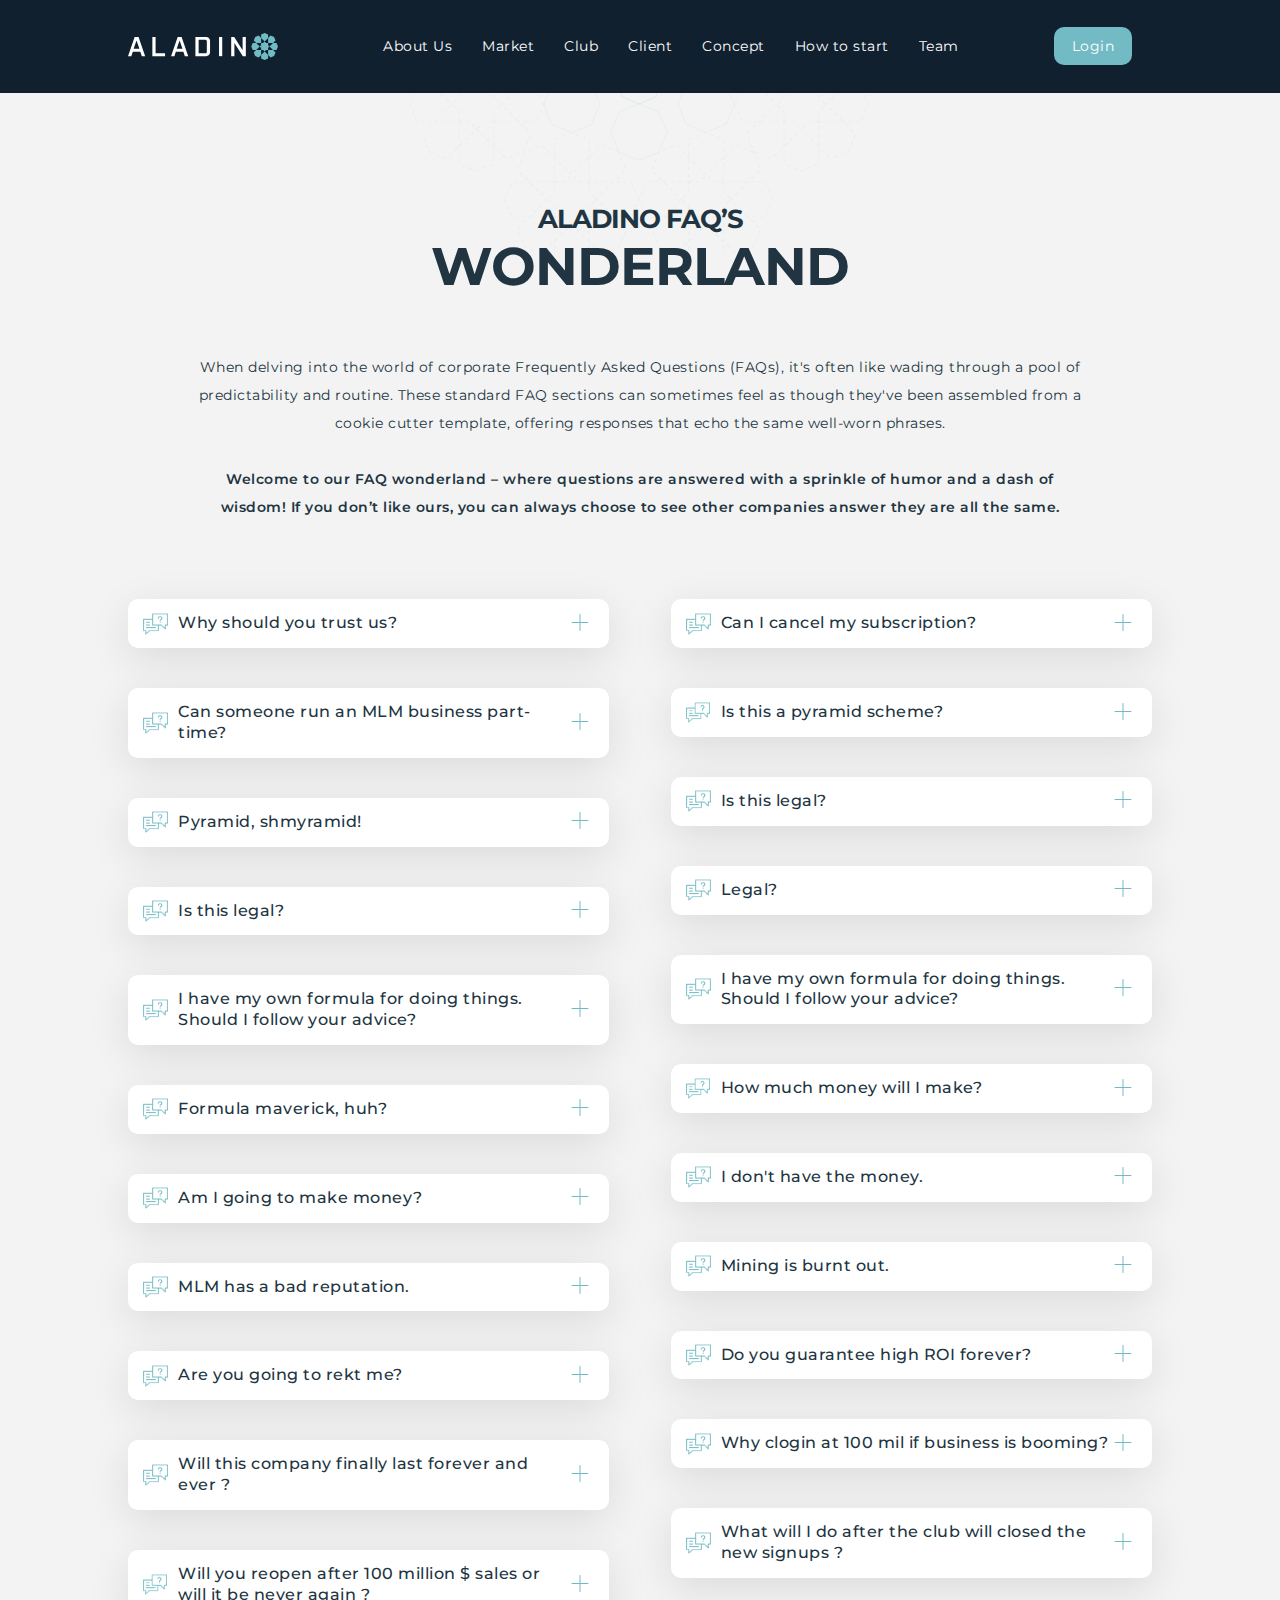
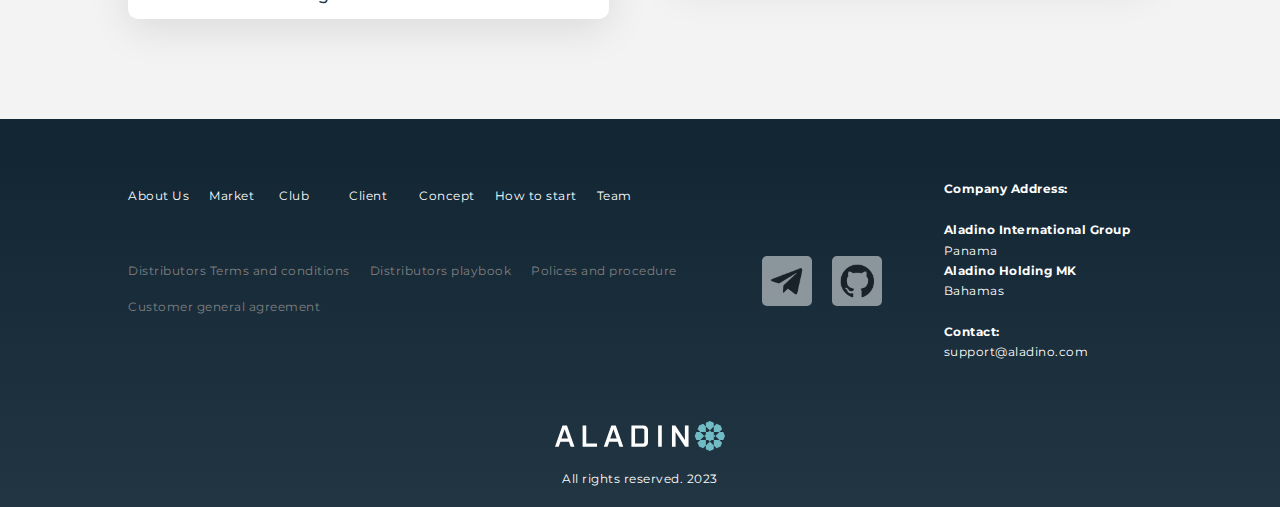
==== index.html @ 571c95ea "File names replaced" ====
<!DOCTYPE html>
<html lang="en">
  <head>
    <meta charset="UTF-8" />
    <meta name="viewport" content="width=device-width, initial-scale=1.0" />
    <title>Aladino FAQs</title>
    <link rel="icon" type="image/png" sizes="32x32" href="./favicon-32x32.png" />
    <link rel="icon" type="image/png" sizes="16x16" href="./favicon-16x16.png" />
    <link rel="preconnect" href="https://fonts.googleapis.com" />
    <link rel="preconnect" href="https://fonts.gstatic.com" crossorigin />
    <link href="https://fonts.googleapis.com/css2?family=Montserrat:wght@400;500;600;700&display=swap" rel="stylesheet" />
    <link rel="stylesheet" href="./assets/css/global.css">
    <link rel="stylesheet" href="./assets/css/main.css" />
  </head>
  <body>
    <header>
      <div class="container">
        <nav>
          <div class="logo">
            <a href="/">
              <img src="./assets/images/logo.svg" width="150" alt="Aladino logo" />
            </a>
          </div>
          <ul class="main-nav">
            <li><a href="/#about">About Us</a></li>
            <li><a href="/#market">Market</a></li>
            <li><a href="/#club">Club</a></li>
            <li><a href="/#client">Client</a></li>
            <li><a href="/#concept">Concept</a></li>
            <li><a href="/#howtostart">How to start</a></li>
            <li><a href="/#team">Team</a></li>
          </ul>
          <div class="login-link">
            <a href="https://my.aladino.io/">Login</a>
          </div>
          <div class="hamburger">
            <span class="bar"></span>
            <span class="bar"></span>
            <span class="bar"></span>
          </div>
        </nav>
      </div>
    </header>
    <main>
      <section class="faqs" id="faqs">
        <div class="container">
          <p class="tagline">Aladino FAQ’s</p>
          <h2>WONDERLAND</h2>
          <p class="faqs__text">When delving into the world of corporate Frequently Asked Questions (FAQs), it's often like wading through a pool of predictability and routine. These standard FAQ sections can sometimes feel as though they've been assembled from a cookie cutter template, offering responses that echo the same well-worn phrases.</p>
          <p class="faqs__text semibold">Welcome to our FAQ wonderland – where questions are answered with a sprinkle of humor and a dash of wisdom! If you don’t like ours, you can always choose to see other companies answer they are all the same.</p>
          <div class="faqs-wrapper">
            <div>
              <div class="faq__item">
                <h4 class="accordion">Why should you trust us?</h4>
                <div class="panel">
                  <p>Well, we're the folks who believe in unicorns and regularly have debates about the best pizza toppings.</p>
                </div>
              </div>
              <div class="faq__item">
                <h4 class="accordion">Can someone run an MLM business part-time?</h4>
                <div class="panel">
                  <p>Of course! Our MLM opportunity is like a flexible yoga class for your schedule – bend it to your needs and still find success.</p>
                </div>
              </div>
              <div class="faq__item">
                <h4 class="accordion">Pyramid, shmyramid!</h4>
                <div class="panel">
                  <p>We're more like a puzzle with pieces that fit perfectly, not a stack of suspicious triangles.</p>
                </div>
              </div>
              <div class="faq__item">
                <h4 class="accordion">Is this legal?</h4>
                <div class="panel">
                  <p>Legal? Absolutely! We're so compliant, even your grandma's knitting club has nothing on us.</p>
                </div>
              </div>
              <div class="faq__item">
                <h4 class="accordion">I have my own formula for doing things. Should I follow your advice?</h4>
                <div class="panel">
                  <p>We're like the GPS of success – we'll guide you, but if you want to take the scenic route, we're here to cheer you on!</p>
                </div>
              </div>
              <div class="faq__item">
                <h4 class="accordion">Formula maverick, huh?</h4>
                <div class="panel">
                  <p>While you march to your beat, consider us your backup dancers – ready to cha-cha in sync or freestyle when the spotlight's on you.</p>
                </div>
              </div>
              <div class="faq__item">
                <h4 class="accordion">Am I going to make money?</h4>
                <div class="panel">
                  <p>Well, predicting your future riches is like forecasting the weather on Mars – uncertain, but hey, we're not giving up on space travel! What we can promise is that our team will hustle harder than a caffeinated squirrel on a mission. Your success might be a mystery, but ours? It's a Sherlock-level certainty and it might be for you too. Just follow our steps.</p>
                </div>
              </div>
              <div class="faq__item">
                <h4 class="accordion">MLM has a bad reputation.</h4>
                <div class="panel">
                  <p>True, it's like fashion trends – they change! Our approach is a breath of fresh air, aiming to redefine the MLM scene with integrity and awesomeness.</p>
                  <p>Reputations can shift like tides, and we're riding the waves of change. Think of us as the daring pioneers, boldly turning MLM's compass northward.</p>
                </div>
              </div>
              <div class="faq__item">
                <h4 class="accordion">Are you going to rekt me?</h4>
                <div class="panel">
                  <p>Fear not, brave soul! We're more about lifting you to the heights of success than giving you a wild rollercoaster ride. Our aim is to elevate, not rekt – unless you mean "rekt" in the sense of "raising epic kingdoms together." Game on!</p>
                </div>
              </div>
              <div class="faq__item">
                <h4 class="accordion">Will this company finally last forever and ever ?</h4>
                <div class="panel">
                  <p>
                    Ah, the age-old "forever" question – it's like asking if a shooting star can light up the sky indefinitely. While we don't possess the keys to eternity, we're in it for the long haul. Think of us as your business partner in the epic novel of entrepreneurship. <br />
                    We're committed to weathering storms, adapting to changes, and staying as relevant as the coolest cat in town. Unlike some other companies (remember that one? They swore they'd never leave and now they're playing hide and seek with Bigfoot), we won't disappear into the Bermuda Triangle of business ventures. <br />
                  </p>
                  <p>
                    But let's talk dreams. We set our sights on a lofty goal: the exclusive 100 Million Close Club. Why, you ask? Because while we don't feel comfortable promising "forever," we're all in for creating a legendary legacy that spans generations. Picture us as the marathon runners of business, sprinting towards milestones that are both realistic and remarkable. <br />
                    So, here's the scoop: once our sales reach the illustrious 100 million mark, we'll raise the velvet rope and close the sign-up party. However, it's not a complete farewell – those who've already joined the club will continue to enjoy the music with ongoing ROI and commissions. In other words, the spotlight won't dim for our early birds; they'll keep grooving to the success rhythm while the curtain falls on new sign-ups. <br />
                    You won't find us in the "Where Are They Now?" section, but rather in the headlines of future success stories, where "realistic" and "remarkable" take center stage.
                  </p>
                </div>
              </div>
              <div class="faq__item">
                <h4 class="accordion">Will you reopen after 100 million $ sales or will it be never again ?</h4>
                <div class="panel">
                  <p>While we're committed to the elegance of our 100 Million Close Club, the door to the future remains ajar, ready to swing open if the stars align and the business cosmos deems it so. So, as you ponder the possibilities, remember that even in the world of business, the unexpected often takes center stage. Stay tuned, because who knows what melodies the future might bring.</p>
                </div>
              </div>
            </div>
            <div>
              <div class="faq__item">
                <h4 class="accordion">Can I cancel my subscription?</h4>
                <div class="panel">
                  <p>Absolutely, just remember to do the chicken dance while clicking 'cancel’!</p>
                </div>
              </div>
              <div class="faq__item">
                <h4 class="accordion">Is this a pyramid scheme?</h4>
                <div class="panel">
                  <p>We promise, we're all about shapes – but definitely not pyramids. Our business model is as solid as a rock (without any pointy tops).</p>
                </div>
              </div>
              <div class="faq__item">
                <h4 class="accordion">Is this legal?</h4>
                <div class="panel">
                  <p>Absolutely! We're as legal as a law library hosting a book club. Rest assured, we've got all the right pages turned.</p>
                </div>
              </div>
              <div class="faq__item">
                <h4 class="accordion">Legal?</h4>
                <div class="panel">
                  <p>Absolutely, and we're as legit as a penguin in a tuxedo. We've got the rulebook memorized, and we're not afraid to use it.</p>
                </div>
              </div>
              <div class="faq__item">
                <h4 class="accordion">I have my own formula for doing things. Should I follow your advice?</h4>
                <div class="panel">
                  <p>March to your beat, maestro! We're like your backup band – harmonizing your genius with a sprinkle of our magic.</p>
                </div>
              </div>
              <div class="faq__item">
                <h4 class="accordion">How much money will I make?</h4>
                <div class="panel">
                  <p>Ah, the money question, like a unicorn's favorite riddle. While we can't predict if you'll swim in gold coins like Scrooge McDuck, we're here to help you chase your financial rainbow.</p>
                </div>
              </div>
              <div class="faq__item">
                <h4 class="accordion">I don't have the money.</h4>
                <div class="panel">
                  <p>We get it, budgets can be tighter than superhero spandex. Our program is designed to accommodate various budgets, making financial success attainable.</p>
                </div>
              </div>
              <div class="faq__item">
                <h4 class="accordion">Mining is burnt out.</h4>
                <div class="panel">
                  <p>While the fire might have dimmed, we're sparking a new blaze of mining brilliance. Think of us as the phoenix of the mining world, rising from the ashes!</p>
                </div>
              </div>
              <div class="faq__item">
                <h4 class="accordion">Do you guarantee high ROI forever?</h4>
                <div class="panel">
                  <p>Well, if we had a crystal ball that could predict eternal high ROI, we'd be sipping coconut water on our private islands right now. Alas, even our optimism has its limits. We're committed to working hard, innovating, and striving for impressive returns, but forever is a bit of a stretch – think of us as your financial journey co-pilots rather than eternal fortune tellers.</p>
                </div>
              </div>
              <div class="faq__item">
                <h4 class="accordion">Why clogin at 100 mil if business is booming?</h4>
                <div class="panel">
                  <p>
                    Why close the curtains at the peak of the show? It's like asking why sunsets are so beautiful but never last forever. While we're riding the success wave, we're realists at heart. Nothing, not even a killer dance party, lasts indefinitely. It's the circle of business life – cue the nostalgic music. <br />
                    You see, maintaining a certain level of excellence is like balancing on a tightrope while juggling flaming swords – it's exhilarating, but not sustainable for the masses. By closing the gates at 100 million, we ensure that each member of our club gets a front-row seat to the action. Think of us as your upscale boutique, where exclusivity adds that extra sparkle to the experience. <br />
                    While the masses might have to settle for standing room only, our 100 Million Close Club members will continue to enjoy the full VIP treatment, complete with ongoing ROI and commissions. So, let's make the most of the spotlight while it shines, because even the best parties need to come to an end – it's all part of the enchanting dance of business. Signup now and be a VIP.
                  </p>
                </div>
              </div>
              <div class="faq__item">
                <h4 class="accordion">What will I do after the club will closed the new signups ?</h4>
                <div class="panel">
                  <p>
                    When the curtain gently falls on new sign-ups, it's not the end of the show, but rather a new act waiting to unfold. Think of it as a well-choreographed intermission – a chance for you and your network to explore new horizons while the dance of ROI and commissions continues on our business stage. <br />
                    During this time, you have the freedom to spread your wings and collaborate with other companies, forming partnerships that align with your goals. Your earnings will continue to gracefully waltz in from our business, while you venture into exciting endeavors beyond our doors.
                  </p>
                </div>
              </div>
            </div>
          </div>
        </div>
      </section>
    </main>
    <footer class="footer">
      <div class="container">
        <div class="footer-links">
         <div>
          <div class="footer-nav">
            <div class="footer-nav-item">
              <a href="/#about">About Us</a>
            </div>
            <div class="footer-nav-item">
              <a href="/#market">Market</a>
            </div>
            <div class="footer-nav-item">
              <a href="/#club">Club</a>
            </div>
            <div class="footer-nav-item">
              <a href="/#client">Client</a>
            </div>
            <div class="footer-nav-item">
              <a href="/#concept">Concept</a>
            </div>
            <div class="footer-nav-item">
              <a href="/#howtostart">How to start</a>
            </div>
            <div class="footer-nav-item">
              <a href="/#team">Team</a>
            </div>
          </div>
          <div class="footer-nav footer-links--new">
           
              <div class="footer-nav-item">
                <a data-tooltip="Will be published before sales start" data-flow="top">Distributors Terms and conditions</a>
              </div>
              <div class="footer-nav-item">
                <a data-tooltip="Will be published before sales start" data-flow="top"> Distributors  playbook </a>
              </div>
              <div class="footer-nav-item">
                <a data-tooltip="Will be published before sales start" data-flow="top"> Polices and procedure </a>
              </div>
              <div class="footer-nav-item">
                <a data-tooltip="Will be published before sales start" data-flow="top"> Customer general agreement </a>
              </div>
             
          
          </div>
         </div>
         <div class="footer-social">
          <a data-tooltip="Available a week before sales start" data-flow="top">
            <img src="./assets/images/telegram-icon.png" width="50" height="50" alt="">
            
          </a>
          <a data-tooltip="Available a week before sales start" data-flow="top">
            <img src="./assets/images/git-icon.png" width="50" height="50" alt="">
            
          </a>
         </div>
          <div class="footer-info">
            <address>
              <span class="bold">Company Address: </span> <br> <br>
              <span class="bold">Aladino International Group</span> <br>
                  Panama <br>
                  <span class="bold">Aladino Holding MK</span> <br>
                  Bahamas <br> <br>
                  <span class="bold">Contact:</span> <br>
                  <a href="mailto:support@aladino.io">support@aladino.com</a>
            </address>
          </div>
        </div>
   
        <div class="footer-logo">
          <a href="/">
            <img class="footer-logo__image" src="./assets/images/logo.svg" width="170" alt="">
          </a>
          <div>All rights reserved. 2023</div>
        </div>
      </div>
    </footer>
    <script src="./assets/js/main.js"></script>
  </body>
</html>
---- assets/css/global.css ----
:root {
    --color-black: #213441;
    --color-glacier: #72bbc4;
  }
  *,
  *::before,
  *::after {
    box-sizing: border-box;
  }
  html,
  body {
    margin: 0;
    padding: 0;
    scroll-behavior: smooth;
    overflow-x: hidden;
    font-size: 0.875rem;
  }
  
  html {
    font-family: 'Montserrat', sans-serif;
    font-size: 1rem;
    color: var(--color-black);
    background-color: #f3f3f3;
    line-height: 1.3;
    size-adjust: 100%;
  }
  body {
    letter-spacing: 0.5px;
  }
  h1 {
    margin: 0;
    text-align: center;
  }
  h2 {
    font-size: 2.125rem;
    font-size: clamp(2.125rem, 1.3768rem + 2.3944vw, 4.25rem);
    font-weight: bold;
    text-align: center;
    margin: 0;
    letter-spacing: -1px;
    text-transform: uppercase;
    margin-bottom: 1em;
  }
  h3 {
    font-size: 1.375rem;
    font-size: clamp(1.375rem, 0.7766rem + 1.9149vw, 2.5rem);
    text-align: center;
  }
  h4 {
    margin: 0;
    font-size: 1rem;
    font-size: clamp(0.875rem, 0.748rem + 0.4065vw, 1rem);
  }
  p {
    font-size: 0.875rem;
    line-height: 1.5;
  }
  a {
    color: white;
    text-decoration: none;
  }
  sup {
    font-size: 0.5em;
  }
  img {
    max-width: 100%;
    vertical-align: middle;
  }
  address {
    font-style: normal;
  }
  .tagline {
    font-size: 1rem;
    font-size: clamp(1rem, 0.6039rem + 1.2676vw, 2.125rem);
    line-height: 1;
    text-align: center;
    margin-bottom: 0;
    font-weight: bold;
    text-transform: uppercase;
    margin-top: 0;
    padding-top: 4em;
    letter-spacing: -1px;
  }
  
  .container {
    padding-left: 5%;
    padding-right: 5%;
    max-width: 1440px;
    width: 100%;
    margin: 0 auto;
  }
  
  /* ============ Navbar ========= */
  header {
    width: 100%;
    background-color: #11202f;
    position: fixed;
    z-index: 3;
  }
  
  nav {
    padding: 33px 0;
    display: flex;
    justify-content: space-between;
    align-items: center;
  }
  .main-nav {
    position: absolute;
    left: -100%;
    top: 0;
    margin: 0;
    padding: 0;
    padding-top: 120px;
    list-style: none;
    flex-direction: column;
    width: 100%;
    text-align: center;
    transition: all 0.4s;
    z-index: 2;
    gap: 10px;
    min-height: 100vh;
    justify-content: center;
  }
  .main-nav.active {
    left: 0;
    background-color: #11202f;
    box-shadow: 0 10px 27px rgba(0, 0, 0, 0.05);
  }
  .main-nav a {
    font-size: 0.875rem;
    display: inline-block;
    margin: 16px 32px;
    text-decoration: none;
  }
  .login-link {
    margin-left: auto;
    margin-right: 20px;
    z-index: 3;
  }
  
  .logo {
    position: relative;
    z-index: 3;
  }
  .logo a {
    margin: 0;
  }
  
  .bar {
    display: block;
    width: 20px;
    height: 2px;
    -webkit-transition: all 0.3s ease-in-out;
    transition: all 0.3s ease-in-out;
    background-color: white;
    border-radius: 1px;
    margin-bottom: 4px;
  }
  
  .hamburger {
    cursor: pointer;
    z-index: 3;
  }
  
  .hamburger.active .bar:nth-child(2) {
    opacity: 0;
  }
  
  .hamburger.active .bar:nth-child(1) {
    -webkit-transform: translateY(6px) rotate(45deg);
    transform: translateY(6px) rotate(45deg);
  }
  
  .hamburger.active .bar:nth-child(3) {
    -webkit-transform: translateY(-6px) rotate(-45deg);
    transform: translateY(-6px) rotate(-45deg);
  }
  
  .bar:last-child {
    margin-bottom: 0;
  }
  /* ========== Footer ======== */
  .footer {
    color: white;
    font-size: 12px;
    background-image: linear-gradient(180deg, #122634 7.92%, #223542 100%);
  }
  .footer-links {
    display: flex;
    justify-content: center;
    flex-direction: column;
  }
  .footer-list {
    padding-left: 0;
    list-style-type: none;
  }
  .footer-nav {
    display: flex;
    flex-wrap: wrap;
    justify-content: center;
    gap: 20px;
    padding: 60px 0 0px;
  }
  .footer-nav-item {
    min-width: 50px;
  }
  .footer-nav-item a {
    font-size: 12px;
  }
  .footer-social {
    display: flex;
    align-items: center;
    justify-content: center;
    padding-top: 60px;
    padding-bottom: 60px;
    gap: 20px;
    min-width: 200px;
  }
  .footer-social img {
    border-radius: 5px;
    cursor: help;
    opacity: 0.5;
  }
  .footer-info {
    display: flex;
    justify-content: center;
    gap: 20px;
    min-width: 230px;
    text-align: center;
    align-items: center;
    line-height: 1.7;
  }
  .footer-logo {
    padding-bottom: 50px;
    text-align: center;
    padding-top: 48px;
  }
  .footer-logo__image {
    margin: 20px 0;
  }
  
  /* ====== Footer new bar === */
  .footer-links--new {
    justify-content: center;
    align-items: center;
    gap: 20px;
    padding-top: 50px;
    user-select: none;
  }
  
  [data-tooltip] {
    position: relative;
    cursor: pointer;
    color: gray;
    cursor: help;
  }
  [data-tooltip]:before,
  [data-tooltip]:after {
    line-height: 1;
    font-size: 0.9em;
    pointer-events: none;
    position: absolute;
    left: 50%;
    transform: translateX(-50%);
    box-sizing: border-box;
    display: none;
    opacity: 0;
  }
  [data-tooltip]:before {
    content: '';
    border: 5px solid transparent;
    z-index: 100;
  }
  [data-tooltip]:after {
    content: attr(data-tooltip);
    text-align: center;
    min-width: 3em;
    max-width: 30em;
    white-space: nowrap;
    overflow: hidden;
    text-overflow: ellipsis;
    padding: 6px 12px;
    border-radius: 6px;
    background: #72bbc4;
    color: #ffffff;
    z-index: 99;
  }
  [data-tooltip]:hover:before,
  [data-tooltip]:hover:after {
    display: block;
    opacity: 1;
  }
  [data-tooltip]:not([data-flow])::before,
  [data-tooltip][data-flow='top']::before {
    bottom: 100%;
    border-bottom-width: 0;
    border-top-color: #72bbc4;
  }
  [data-tooltip]:not([data-flow])::after,
  [data-tooltip][data-flow='top']::after {
    bottom: calc(100% + 5px);
  }
  [data-tooltip]:not([data-flow])::before,
  [tooltip]:not([data-flow])::after,
  [data-tooltip][data-flow='top']::before,
  [data-tooltip][data-flow='top']::after {
    left: 50%;
    -webkit-transform: translate(-50%, -4px);
    transform: translate(-50%, -4px);
  }
  [data-tooltip][data-flow='bottom']::before {
    top: 100%;
    border-top-width: 0;
    border-bottom-color: #72bbc4;
  }
  [data-tooltip][data-flow='bottom']::after {
    top: calc(100% + 5px);
  }
  [data-tooltip][data-flow='bottom']::before,
  [data-tooltip][data-flow='bottom']::after {
    left: 50%;
    -webkit-transform: translate(-50%, 8px);
    transform: translate(-50%, 8px);
  }
  [data-tooltip][data-flow='left']::before {
    top: 50%;
    border-right-width: 0;
    border-left-color: #72bbc4;
    left: calc(0em - 5px);
    -webkit-transform: translate(-8px, -50%);
    transform: translate(-8px, -50%);
  }
  [data-tooltip][data-flow='left']::after {
    top: 50%;
    right: calc(100% + 5px);
    -webkit-transform: translate(-8px, -50%);
    transform: translate(-8px, -50%);
  }
  [data-tooltip][data-flow='right']::before {
    top: 50%;
    border-left-width: 0;
    border-right-color: #72bbc4;
    right: calc(0em - 5px);
    -webkit-transform: translate(8px, -50%);
    transform: translate(8px, -50%);
  }
  [data-tooltip][data-flow='right']::after {
    top: 50%;
    left: calc(100% + 5px);
    -webkit-transform: translate(8px, -50%);
    transform: translate(8px, -50%);
  }
  [data-tooltip='']::after,
  [data-tooltip='']::before {
    display: none !important;
  }
  
  /* ========== Utilities ========== */
  .medium {
    font-weight: 500;
  }
  .semibold {
    font-weight: 600;
  }
  .bold {
    font-weight: bold;
  }
  .text-center {
    text-align: center;
  }
  
  @media (min-width: 992px) {
    p {
      font-size: 1rem;
      max-width: 700px;
      margin-left: auto;
      margin-right: auto;
    }
    /* ========== Navbar ========== */
    .hamburger {
      display: none;
    }
    .main-nav {
      display: flex;
      position: static;
      flex-direction: revert;
      padding: 0;
      min-height: auto;
      box-shadow: none;
      width: auto;
    }
    .main-nav.active {
      background-color: transparent;
    }
    .login-link a{
      padding: 10px 18px;
      border-radius: 10px;
      background-color: #72bbc4;
    }
    .wrapper {
      background-size: 45%;
      background-position: 90% center;
    }
    .container {
      padding-left: 10%;
      padding-right: 10%;
    }
  
    .logo {
      flex-basis: auto;
      margin: 0;
      margin-right: auto;
    }
    .main-nav a {
      margin: 0 10px;
    }
    .main-nav li:last-child a {
      margin-right: 0;
    }
    /* =========== Footer ========= */
    .footer-links {
      flex-direction: row;
      justify-content: space-evenly;
      align-items: center;
      padding-top: 60px;
    }
    .footer-nav {
      padding-top: 0;
      padding-bottom: 60px;
      justify-content: flex-start;
    }
    .footer-info {
      gap: 70px;
      align-self: center;
      text-align: left;
      padding-bottom: 20px;
    }
    .footer-logo {
      padding-top: 18px;
      padding-bottom: 20px;
    }
  }
---- assets/css/main.css ----
/* ============ FAQS ========= */
.faqs {
  background-image: url(../images/islam-bg.png);
  background-repeat: no-repeat;
  background-position: center -10px;
  background-size: 500px;
  padding-top: 102.8px;
}

.faqs-wrapper {
  padding: 50px 0 60px;
}
.faqs__text {
  text-align: center;
  line-height: 2;
  margin-bottom: 2em;
}
.faq__item {
  margin: 0 20px;
}
.accordion {
  text-align: left;
  font-size: 15px;
  font-weight: 500;
  cursor: pointer;
  position: relative;
  width: 100%;
  padding: 14px 40px;
  padding-left: 50px;
  border-radius: 10px;
  margin: 0;
  transition: 0.4s;
  background-color: white;
  box-shadow: 0px 10px 40px rgba(0, 0, 0, 0.1);
  user-select: none;
  -webkit-tap-highlight-color: transparent;
}
.accordion::before {
  content: '';
  position: relative;
  display: inline-block;
  background-image: url('../images/faq-icon.png');
  background-size: contain;
  vertical-align: middle;
  background-repeat: no-repeat;
  padding-right: 2.5em;
  width: 1.3em;
  height: 1.3em;
  position: absolute;
  top: 50%;
  transform: translateY(-50%);
  left: 15px;
}

.accordion:after {
  content: url('../images/plus-icon.svg');
  float: right;
  margin-left: 14px;
  position: absolute;
  right: 20px;
  line-height: 1;
  top: 50%;
  transform: translateY(-50%);
}

.accordion.active:after {
  content: url('../images/minus.svg');
  transition: all 0.5s;
}

.panel {
  font-weight: 500;
  padding: 0 15px;
  margin: 10px 0 18px;
  max-height: 0;
  overflow: hidden;
  transition: max-height 0.2s ease-out;
}

@media (min-width: 992px) {
  p {
    font-size: 0.875rem;
    max-width: 890px;
  }
  .hero {
    background-position: 90% center;
  }

  /* ============ FAQS ========= */

  .faqs-wrapper {
    display: flex;
    flex-wrap: wrap;
    align-items: flex-start;
    justify-content: space-between;
    gap: 30px;
  }
  .faqs-wrapper > * {
    flex-basis: 47%;
  }
  .faq__item {
    margin: 0;
  }
  .accordion {
    font-size: 16px;
  }
  .panel {
    padding: 0 30px;
    margin: 16px 0 24px;
  }
}
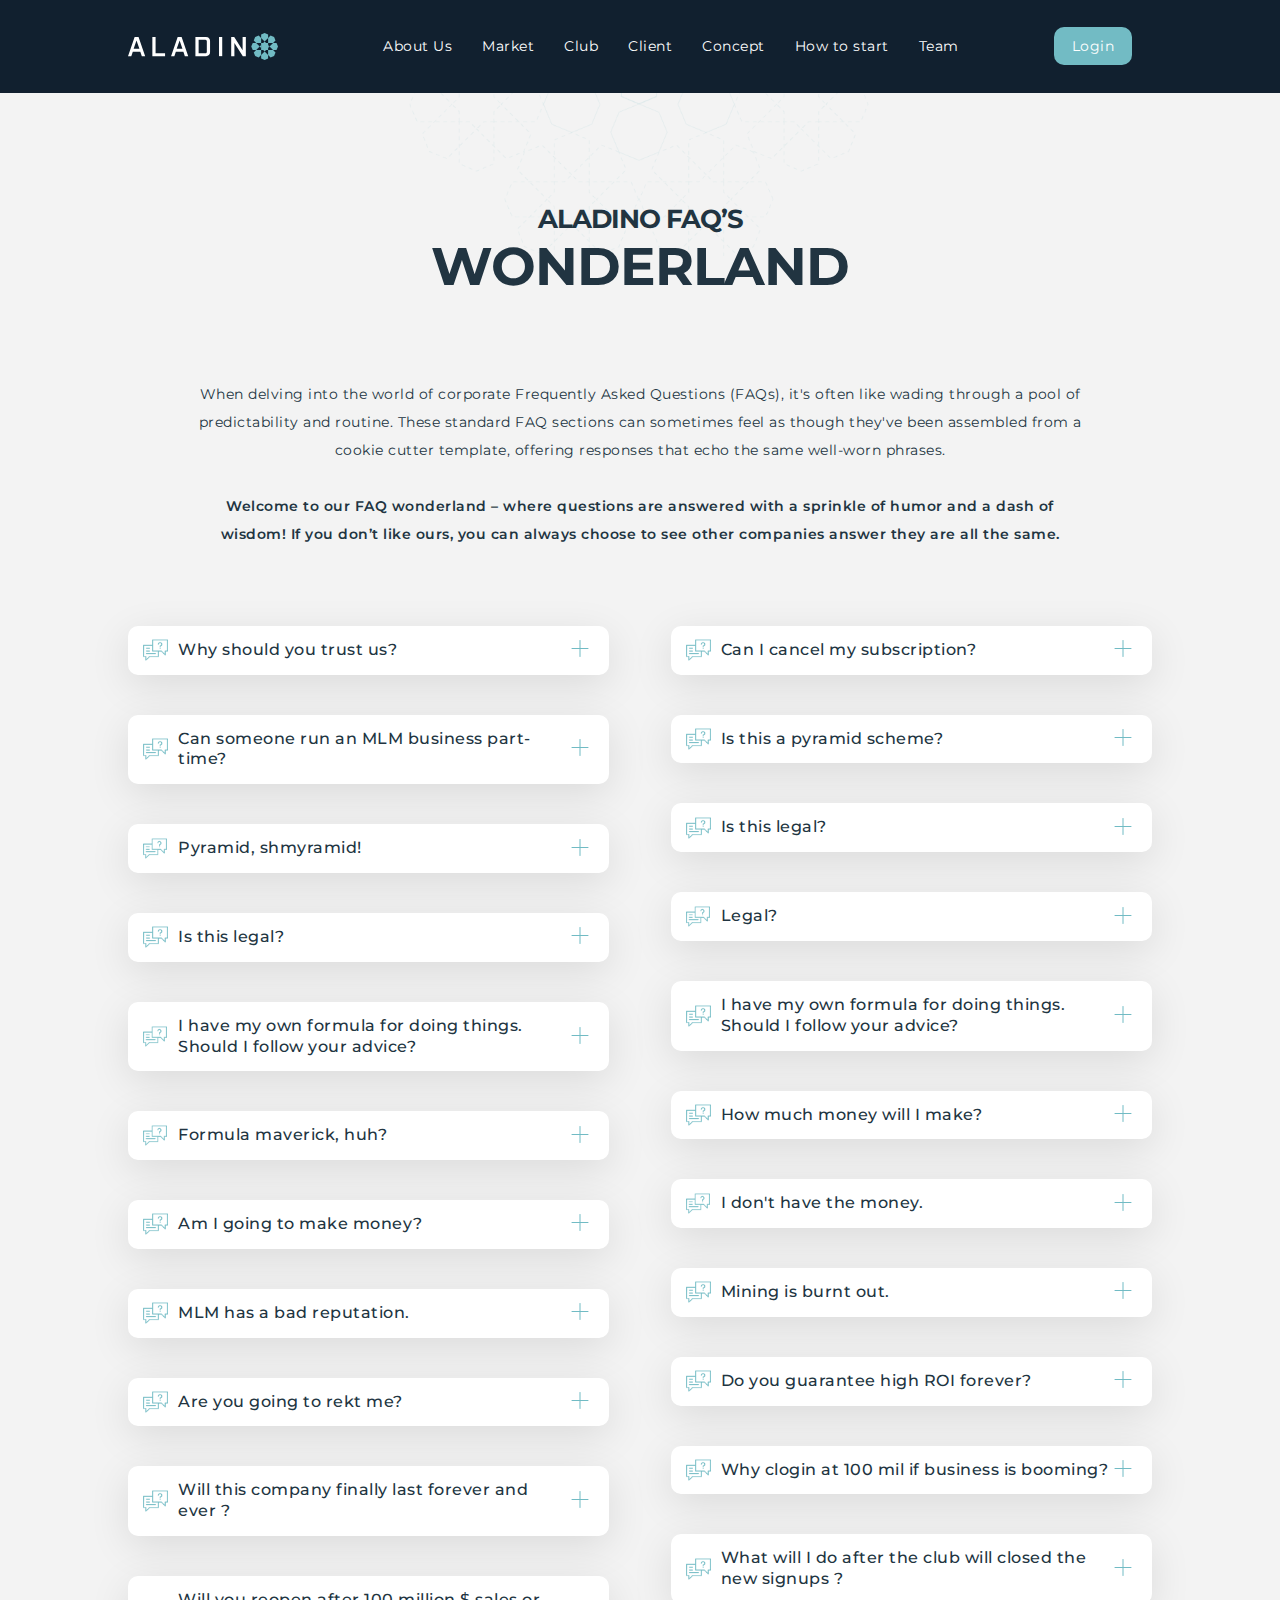
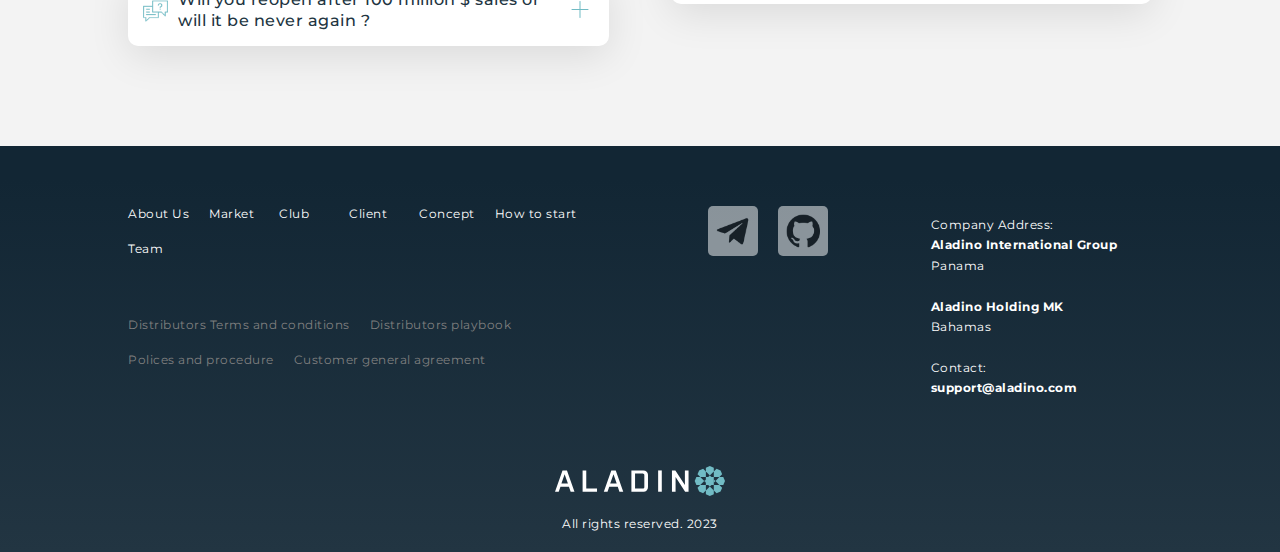
==== commit 90617a76: "formating, footer updates, and some global styles" ====
--- a/index.html
+++ b/index.html
@@ -9,7 +9,7 @@
     <link rel="preconnect" href="https://fonts.googleapis.com" />
     <link rel="preconnect" href="https://fonts.gstatic.com" crossorigin />
     <link href="https://fonts.googleapis.com/css2?family=Montserrat:wght@400;500;600;700&display=swap" rel="stylesheet" />
-    <link rel="stylesheet" href="./assets/css/global.css">
+    <link rel="stylesheet" href="./assets/css/global.css" />
     <link rel="stylesheet" href="./assets/css/main.css" />
   </head>
   <body>
@@ -46,8 +46,14 @@
         <div class="container">
           <p class="tagline">Aladino FAQ’s</p>
           <h2>WONDERLAND</h2>
-          <p class="faqs__text">When delving into the world of corporate Frequently Asked Questions (FAQs), it's often like wading through a pool of predictability and routine. These standard FAQ sections can sometimes feel as though they've been assembled from a cookie cutter template, offering responses that echo the same well-worn phrases.</p>
-          <p class="faqs__text semibold">Welcome to our FAQ wonderland – where questions are answered with a sprinkle of humor and a dash of wisdom! If you don’t like ours, you can always choose to see other companies answer they are all the same.</p>
+          <p class="faqs__text">
+            When delving into the world of corporate Frequently Asked Questions (FAQs), it's often like wading through a pool of predictability and routine. These standard FAQ
+            sections can sometimes feel as though they've been assembled from a cookie cutter template, offering responses that echo the same well-worn phrases.
+          </p>
+          <p class="faqs__text semibold">
+            Welcome to our FAQ wonderland – where questions are answered with a sprinkle of humor and a dash of wisdom! If you don’t like ours, you can always choose to see other
+            companies answer they are all the same.
+          </p>
           <div class="faqs-wrapper">
             <div>
               <div class="faq__item">
@@ -89,7 +95,11 @@
               <div class="faq__item">
                 <h4 class="accordion">Am I going to make money?</h4>
                 <div class="panel">
-                  <p>Well, predicting your future riches is like forecasting the weather on Mars – uncertain, but hey, we're not giving up on space travel! What we can promise is that our team will hustle harder than a caffeinated squirrel on a mission. Your success might be a mystery, but ours? It's a Sherlock-level certainty and it might be for you too. Just follow our steps.</p>
+                  <p>
+                    Well, predicting your future riches is like forecasting the weather on Mars – uncertain, but hey, we're not giving up on space travel! What we can promise is
+                    that our team will hustle harder than a caffeinated squirrel on a mission. Your success might be a mystery, but ours? It's a Sherlock-level certainty and it
+                    might be for you too. Just follow our steps.
+                  </p>
                 </div>
               </div>
               <div class="faq__item">
@@ -102,27 +112,41 @@
               <div class="faq__item">
                 <h4 class="accordion">Are you going to rekt me?</h4>
                 <div class="panel">
-                  <p>Fear not, brave soul! We're more about lifting you to the heights of success than giving you a wild rollercoaster ride. Our aim is to elevate, not rekt – unless you mean "rekt" in the sense of "raising epic kingdoms together." Game on!</p>
+                  <p>
+                    Fear not, brave soul! We're more about lifting you to the heights of success than giving you a wild rollercoaster ride. Our aim is to elevate, not rekt – unless
+                    you mean "rekt" in the sense of "raising epic kingdoms together." Game on!
+                  </p>
                 </div>
               </div>
               <div class="faq__item">
                 <h4 class="accordion">Will this company finally last forever and ever ?</h4>
                 <div class="panel">
                   <p>
-                    Ah, the age-old "forever" question – it's like asking if a shooting star can light up the sky indefinitely. While we don't possess the keys to eternity, we're in it for the long haul. Think of us as your business partner in the epic novel of entrepreneurship. <br />
-                    We're committed to weathering storms, adapting to changes, and staying as relevant as the coolest cat in town. Unlike some other companies (remember that one? They swore they'd never leave and now they're playing hide and seek with Bigfoot), we won't disappear into the Bermuda Triangle of business ventures. <br />
-                  </p>
-                  <p>
-                    But let's talk dreams. We set our sights on a lofty goal: the exclusive 100 Million Close Club. Why, you ask? Because while we don't feel comfortable promising "forever," we're all in for creating a legendary legacy that spans generations. Picture us as the marathon runners of business, sprinting towards milestones that are both realistic and remarkable. <br />
-                    So, here's the scoop: once our sales reach the illustrious 100 million mark, we'll raise the velvet rope and close the sign-up party. However, it's not a complete farewell – those who've already joined the club will continue to enjoy the music with ongoing ROI and commissions. In other words, the spotlight won't dim for our early birds; they'll keep grooving to the success rhythm while the curtain falls on new sign-ups. <br />
-                    You won't find us in the "Where Are They Now?" section, but rather in the headlines of future success stories, where "realistic" and "remarkable" take center stage.
+                    Ah, the age-old "forever" question – it's like asking if a shooting star can light up the sky indefinitely. While we don't possess the keys to eternity, we're
+                    in it for the long haul. Think of us as your business partner in the epic novel of entrepreneurship. <br />
+                    We're committed to weathering storms, adapting to changes, and staying as relevant as the coolest cat in town. Unlike some other companies (remember that one?
+                    They swore they'd never leave and now they're playing hide and seek with Bigfoot), we won't disappear into the Bermuda Triangle of business ventures. <br />
+                  </p>
+                  <p>
+                    But let's talk dreams. We set our sights on a lofty goal: the exclusive 100 Million Close Club. Why, you ask? Because while we don't feel comfortable promising
+                    "forever," we're all in for creating a legendary legacy that spans generations. Picture us as the marathon runners of business, sprinting towards milestones
+                    that are both realistic and remarkable. <br />
+                    So, here's the scoop: once our sales reach the illustrious 100 million mark, we'll raise the velvet rope and close the sign-up party. However, it's not a
+                    complete farewell – those who've already joined the club will continue to enjoy the music with ongoing ROI and commissions. In other words, the spotlight won't
+                    dim for our early birds; they'll keep grooving to the success rhythm while the curtain falls on new sign-ups. <br />
+                    You won't find us in the "Where Are They Now?" section, but rather in the headlines of future success stories, where "realistic" and "remarkable" take center
+                    stage.
                   </p>
                 </div>
               </div>
               <div class="faq__item">
                 <h4 class="accordion">Will you reopen after 100 million $ sales or will it be never again ?</h4>
                 <div class="panel">
-                  <p>While we're committed to the elegance of our 100 Million Close Club, the door to the future remains ajar, ready to swing open if the stars align and the business cosmos deems it so. So, as you ponder the possibilities, remember that even in the world of business, the unexpected often takes center stage. Stay tuned, because who knows what melodies the future might bring.</p>
+                  <p>
+                    While we're committed to the elegance of our 100 Million Close Club, the door to the future remains ajar, ready to swing open if the stars align and the
+                    business cosmos deems it so. So, as you ponder the possibilities, remember that even in the world of business, the unexpected often takes center stage. Stay
+                    tuned, because who knows what melodies the future might bring.
+                  </p>
                 </div>
               </div>
             </div>
@@ -160,7 +184,10 @@
               <div class="faq__item">
                 <h4 class="accordion">How much money will I make?</h4>
                 <div class="panel">
-                  <p>Ah, the money question, like a unicorn's favorite riddle. While we can't predict if you'll swim in gold coins like Scrooge McDuck, we're here to help you chase your financial rainbow.</p>
+                  <p>
+                    Ah, the money question, like a unicorn's favorite riddle. While we can't predict if you'll swim in gold coins like Scrooge McDuck, we're here to help you chase
+                    your financial rainbow.
+                  </p>
                 </div>
               </div>
               <div class="faq__item">
@@ -178,16 +205,25 @@
               <div class="faq__item">
                 <h4 class="accordion">Do you guarantee high ROI forever?</h4>
                 <div class="panel">
-                  <p>Well, if we had a crystal ball that could predict eternal high ROI, we'd be sipping coconut water on our private islands right now. Alas, even our optimism has its limits. We're committed to working hard, innovating, and striving for impressive returns, but forever is a bit of a stretch – think of us as your financial journey co-pilots rather than eternal fortune tellers.</p>
+                  <p>
+                    Well, if we had a crystal ball that could predict eternal high ROI, we'd be sipping coconut water on our private islands right now. Alas, even our optimism has
+                    its limits. We're committed to working hard, innovating, and striving for impressive returns, but forever is a bit of a stretch – think of us as your financial
+                    journey co-pilots rather than eternal fortune tellers.
+                  </p>
                 </div>
               </div>
               <div class="faq__item">
                 <h4 class="accordion">Why clogin at 100 mil if business is booming?</h4>
                 <div class="panel">
                   <p>
-                    Why close the curtains at the peak of the show? It's like asking why sunsets are so beautiful but never last forever. While we're riding the success wave, we're realists at heart. Nothing, not even a killer dance party, lasts indefinitely. It's the circle of business life – cue the nostalgic music. <br />
-                    You see, maintaining a certain level of excellence is like balancing on a tightrope while juggling flaming swords – it's exhilarating, but not sustainable for the masses. By closing the gates at 100 million, we ensure that each member of our club gets a front-row seat to the action. Think of us as your upscale boutique, where exclusivity adds that extra sparkle to the experience. <br />
-                    While the masses might have to settle for standing room only, our 100 Million Close Club members will continue to enjoy the full VIP treatment, complete with ongoing ROI and commissions. So, let's make the most of the spotlight while it shines, because even the best parties need to come to an end – it's all part of the enchanting dance of business. Signup now and be a VIP.
+                    Why close the curtains at the peak of the show? It's like asking why sunsets are so beautiful but never last forever. While we're riding the success wave, we're
+                    realists at heart. Nothing, not even a killer dance party, lasts indefinitely. It's the circle of business life – cue the nostalgic music. <br />
+                    You see, maintaining a certain level of excellence is like balancing on a tightrope while juggling flaming swords – it's exhilarating, but not sustainable for
+                    the masses. By closing the gates at 100 million, we ensure that each member of our club gets a front-row seat to the action. Think of us as your upscale
+                    boutique, where exclusivity adds that extra sparkle to the experience. <br />
+                    While the masses might have to settle for standing room only, our 100 Million Close Club members will continue to enjoy the full VIP treatment, complete with
+                    ongoing ROI and commissions. So, let's make the most of the spotlight while it shines, because even the best parties need to come to an end – it's all part of
+                    the enchanting dance of business. Signup now and be a VIP.
                   </p>
                 </div>
               </div>
@@ -195,8 +231,10 @@
                 <h4 class="accordion">What will I do after the club will closed the new signups ?</h4>
                 <div class="panel">
                   <p>
-                    When the curtain gently falls on new sign-ups, it's not the end of the show, but rather a new act waiting to unfold. Think of it as a well-choreographed intermission – a chance for you and your network to explore new horizons while the dance of ROI and commissions continues on our business stage. <br />
-                    During this time, you have the freedom to spread your wings and collaborate with other companies, forming partnerships that align with your goals. Your earnings will continue to gracefully waltz in from our business, while you venture into exciting endeavors beyond our doors.
+                    When the curtain gently falls on new sign-ups, it's not the end of the show, but rather a new act waiting to unfold. Think of it as a well-choreographed
+                    intermission – a chance for you and your network to explore new horizons while the dance of ROI and commissions continues on our business stage. <br />
+                    During this time, you have the freedom to spread your wings and collaborate with other companies, forming partnerships that align with your goals. Your earnings
+                    will continue to gracefully waltz in from our business, while you venture into exciting endeavors beyond our doors.
                   </p>
                 </div>
               </div>
@@ -208,74 +246,73 @@
     <footer class="footer">
       <div class="container">
         <div class="footer-links">
-         <div>
-          <div class="footer-nav">
-            <div class="footer-nav-item">
-              <a href="/#about">About Us</a>
+          <div class="footer-nav-wrapper">
+            <div class="footer-nav">
+              <div class="footer-nav-item">
+                <a href="/#about">About Us</a>
+              </div>
+              <div class="footer-nav-item">
+                <a href="/#market">Market</a>
+              </div>
+              <div class="footer-nav-item">
+                <a href="/#club">Club</a>
+              </div>
+              <div class="footer-nav-item">
+                <a href="/#client">Client</a>
+              </div>
+              <div class="footer-nav-item">
+                <a href="/#concept">Concept</a>
+              </div>
+              <div class="footer-nav-item">
+                <a href="/#howtostart">How to start</a>
+              </div>
+              <div class="footer-nav-item">
+                <a href="/#team">Team</a>
+              </div>
             </div>
-            <div class="footer-nav-item">
-              <a href="/#market">Market</a>
+            <div class="footer-nav footer-links--new">
+              <div class="footer-nav-item">
+                <a data-tooltip="Will be published before sales start" data-flow="top">Distributors Terms and conditions</a>
+              </div>
+              <div class="footer-nav-item">
+                <a data-tooltip="Will be published before sales start" data-flow="top"> Distributors playbook </a>
+              </div>
+              <div class="footer-nav-item">
+                <a data-tooltip="Will be published before sales start" data-flow="top"> Polices and procedure </a>
+              </div>
+              <div class="footer-nav-item">
+                <a data-tooltip="Will be published before sales start" data-flow="top"> Customer general agreement </a>
+              </div>
             </div>
-            <div class="footer-nav-item">
-              <a href="/#club">Club</a>
-            </div>
-            <div class="footer-nav-item">
-              <a href="/#client">Client</a>
-            </div>
-            <div class="footer-nav-item">
-              <a href="/#concept">Concept</a>
-            </div>
-            <div class="footer-nav-item">
-              <a href="/#howtostart">How to start</a>
-            </div>
-            <div class="footer-nav-item">
-              <a href="/#team">Team</a>
-            </div>
-          </div>
-          <div class="footer-nav footer-links--new">
-           
-              <div class="footer-nav-item">
-                <a data-tooltip="Will be published before sales start" data-flow="top">Distributors Terms and conditions</a>
-              </div>
-              <div class="footer-nav-item">
-                <a data-tooltip="Will be published before sales start" data-flow="top"> Distributors  playbook </a>
-              </div>
-              <div class="footer-nav-item">
-                <a data-tooltip="Will be published before sales start" data-flow="top"> Polices and procedure </a>
-              </div>
-              <div class="footer-nav-item">
-                <a data-tooltip="Will be published before sales start" data-flow="top"> Customer general agreement </a>
-              </div>
-             
-          
-          </div>
-         </div>
-         <div class="footer-social">
-          <a data-tooltip="Available a week before sales start" data-flow="top">
-            <img src="./assets/images/telegram-icon.png" width="50" height="50" alt="">
-            
-          </a>
-          <a data-tooltip="Available a week before sales start" data-flow="top">
-            <img src="./assets/images/git-icon.png" width="50" height="50" alt="">
-            
-          </a>
-         </div>
+          </div>
+          <div class="footer-social">
+            <a data-tooltip="Available a week before sales start" data-flow="top">
+              <img src="./assets/images/telegram-icon.png" width="50" height="50" alt="" />
+            </a>
+            <a data-tooltip="Available a week before sales start" data-flow="top">
+              <img src="./assets/images/git-icon.png" width="50" height="50" alt="" />
+            </a>
+          </div>
           <div class="footer-info">
             <address>
-              <span class="bold">Company Address: </span> <br> <br>
-              <span class="bold">Aladino International Group</span> <br>
-                  Panama <br>
-                  <span class="bold">Aladino Holding MK</span> <br>
-                  Bahamas <br> <br>
-                  <span class="bold">Contact:</span> <br>
-                  <a href="mailto:support@aladino.io">support@aladino.com</a>
+              Company Address:<br />
+              <span class="bold">Aladino International Group</span> <br />
+              Panama <br />
+              <br />
+              <span class="bold">Aladino Holding MK</span> <br />
+              Bahamas <br />
+              <br />
+              Contact: <br />
+              <span class="bold">
+                <a href="mailto:support@aladino.io">support@aladino.com</a>
+              </span>
             </address>
           </div>
         </div>
-   
+
         <div class="footer-logo">
           <a href="/">
-            <img class="footer-logo__image" src="./assets/images/logo.svg" width="170" alt="">
+            <img class="footer-logo__image" src="./assets/images/logo.svg" width="170" alt="" />
           </a>
           <div>All rights reserved. 2023</div>
         </div>
--- a/assets/css/global.css
+++ b/assets/css/global.css
@@ -1,443 +1,454 @@
 :root {
-    --color-black: #213441;
-    --color-glacier: #72bbc4;
-  }
-  *,
-  *::before,
-  *::after {
-    box-sizing: border-box;
-  }
-  html,
-  body {
+  --color-black: #213441;
+  --color-glacier: #72bbc4;
+}
+*,
+*::before,
+*::after {
+  box-sizing: border-box;
+}
+html,
+body {
+  margin: 0;
+  padding: 0;
+  scroll-behavior: smooth;
+  overflow-x: hidden;
+  font-size: 0.875rem;
+}
+
+html {
+  font-family: 'Montserrat', sans-serif;
+  font-size: 1rem;
+  color: var(--color-black);
+  background-color: #f3f3f3;
+  line-height: 1.3;
+  size-adjust: 100%;
+}
+body {
+  letter-spacing: 0.5px;
+}
+h1 {
+  margin: 0;
+  text-align: center;
+}
+h2 {
+  font-size: 2.125rem;
+  font-size: clamp(2.125rem, 1.3768rem + 2.3944vw, 4.25rem);
+  font-weight: bold;
+  text-align: center;
+  margin: 0;
+  letter-spacing: -1px;
+  text-transform: uppercase;
+  margin-bottom: 1.5em;
+}
+h3 {
+  font-size: 1.375rem;
+  font-size: clamp(1.375rem, 0.7766rem + 1.9149vw, 2.5rem);
+  text-align: center;
+}
+h4 {
+  margin: 0;
+  font-size: 1rem;
+  font-size: clamp(0.875rem, 0.748rem + 0.4065vw, 1rem);
+}
+p {
+  font-size: 0.875rem;
+  line-height: 1.5;
+}
+a {
+  color: white;
+  text-decoration: none;
+}
+sup {
+  font-size: 0.5em;
+}
+img {
+  max-width: 100%;
+  vertical-align: middle;
+}
+address {
+  font-style: normal;
+}
+.tagline {
+  font-size: 1rem;
+  font-size: clamp(1rem, 0.6039rem + 1.2676vw, 2.125rem);
+  line-height: 1;
+  text-align: center;
+  margin-bottom: 0;
+  font-weight: bold;
+  text-transform: uppercase;
+  margin-top: 0;
+  padding-top: 4em;
+  letter-spacing: -1px;
+}
+
+.container {
+  padding-left: 5%;
+  padding-right: 5%;
+  max-width: 1440px;
+  width: 100%;
+  margin: 0 auto;
+}
+
+/* ============ Navbar ========= */
+header {
+  width: 100%;
+  background-color: #11202f;
+  position: fixed;
+  z-index: 3;
+}
+
+nav {
+  padding: 33px 0;
+  display: flex;
+  justify-content: space-between;
+  align-items: center;
+}
+.main-nav {
+  position: absolute;
+  left: -100%;
+  top: 0;
+  margin: 0;
+  padding: 0;
+  padding-top: 120px;
+  list-style: none;
+  flex-direction: column;
+  width: 100%;
+  text-align: center;
+  transition: all 0.4s;
+  z-index: 2;
+  gap: 10px;
+  min-height: 100vh;
+  justify-content: center;
+}
+.main-nav.active {
+  left: 0;
+  background-color: #11202f;
+  box-shadow: 0 10px 27px rgba(0, 0, 0, 0.05);
+}
+.main-nav a {
+  font-size: 0.875rem;
+  display: inline-block;
+  margin: 16px 32px;
+  text-decoration: none;
+}
+.login-link {
+  margin-left: auto;
+  margin-right: 20px;
+  z-index: 3;
+}
+
+.logo {
+  position: relative;
+  z-index: 3;
+}
+.logo a {
+  margin: 0;
+}
+
+.bar {
+  display: block;
+  width: 20px;
+  height: 2px;
+  -webkit-transition: all 0.3s ease-in-out;
+  transition: all 0.3s ease-in-out;
+  background-color: white;
+  border-radius: 1px;
+  margin-bottom: 4px;
+}
+
+.hamburger {
+  cursor: pointer;
+  z-index: 3;
+}
+
+.hamburger.active .bar:nth-child(2) {
+  opacity: 0;
+}
+
+.hamburger.active .bar:nth-child(1) {
+  -webkit-transform: translateY(6px) rotate(45deg);
+  transform: translateY(6px) rotate(45deg);
+}
+
+.hamburger.active .bar:nth-child(3) {
+  -webkit-transform: translateY(-6px) rotate(-45deg);
+  transform: translateY(-6px) rotate(-45deg);
+}
+
+.bar:last-child {
+  margin-bottom: 0;
+}
+/* ========== Footer ======== */
+.footer {
+  color: white;
+  font-size: 12px;
+  background-image: linear-gradient(180deg, #122634 7.92%, #223542 100%);
+}
+.footer-links {
+  display: flex;
+  justify-content: center;
+  flex-direction: column;
+}
+.footer-list {
+  padding-left: 0;
+  list-style-type: none;
+}
+.footer-nav {
+  display: flex;
+  flex-wrap: wrap;
+  justify-content: center;
+  gap: 20px;
+  padding: 60px 0 0px;
+}
+.footer-nav-item {
+  min-width: 50px;
+}
+.footer-nav-item a {
+  font-size: 12px;
+}
+.footer-social {
+  display: flex;
+  align-items: center;
+  justify-content: center;
+  padding-top: 60px;
+  padding-bottom: 60px;
+  gap: 20px;
+  min-width: 200px;
+}
+.footer-social img {
+  border-radius: 5px;
+  cursor: help;
+  opacity: 0.5;
+}
+.footer-info {
+  display: flex;
+  justify-content: center;
+  gap: 20px;
+  min-width: 230px;
+  text-align: center;
+  align-items: center;
+  line-height: 1.7;
+}
+.footer-logo {
+  padding-bottom: 50px;
+  text-align: center;
+  padding-top: 48px;
+}
+.footer-logo__image {
+  margin: 20px 0;
+}
+
+/* ====== Footer new bar === */
+.footer-links--new {
+  justify-content: center;
+  align-items: center;
+  gap: 20px;
+  padding-top: 50px;
+  user-select: none;
+}
+
+[data-tooltip] {
+  position: relative;
+  cursor: pointer;
+  color: gray;
+  cursor: help;
+}
+[data-tooltip]:before,
+[data-tooltip]:after {
+  line-height: 1;
+  font-size: 0.9em;
+  pointer-events: none;
+  position: absolute;
+  left: 50%;
+  transform: translateX(-50%);
+  box-sizing: border-box;
+  display: none;
+  opacity: 0;
+}
+[data-tooltip]:before {
+  content: '';
+  border: 5px solid transparent;
+  z-index: 100;
+}
+[data-tooltip]:after {
+  content: attr(data-tooltip);
+  text-align: center;
+  min-width: 3em;
+  max-width: 30em;
+  white-space: nowrap;
+  overflow: hidden;
+  text-overflow: ellipsis;
+  padding: 6px 12px;
+  border-radius: 6px;
+  background: #72bbc4;
+  color: #ffffff;
+  z-index: 99;
+}
+[data-tooltip]:hover:before,
+[data-tooltip]:hover:after {
+  display: block;
+  opacity: 1;
+}
+[data-tooltip]:not([data-flow])::before,
+[data-tooltip][data-flow='top']::before {
+  bottom: 100%;
+  border-bottom-width: 0;
+  border-top-color: #72bbc4;
+}
+[data-tooltip]:not([data-flow])::after,
+[data-tooltip][data-flow='top']::after {
+  bottom: calc(100% + 5px);
+}
+[data-tooltip]:not([data-flow])::before,
+[tooltip]:not([data-flow])::after,
+[data-tooltip][data-flow='top']::before,
+[data-tooltip][data-flow='top']::after {
+  left: 50%;
+  -webkit-transform: translate(-50%, -4px);
+  transform: translate(-50%, -4px);
+}
+[data-tooltip][data-flow='bottom']::before {
+  top: 100%;
+  border-top-width: 0;
+  border-bottom-color: #72bbc4;
+}
+[data-tooltip][data-flow='bottom']::after {
+  top: calc(100% + 5px);
+}
+[data-tooltip][data-flow='bottom']::before,
+[data-tooltip][data-flow='bottom']::after {
+  left: 50%;
+  -webkit-transform: translate(-50%, 8px);
+  transform: translate(-50%, 8px);
+}
+[data-tooltip][data-flow='left']::before {
+  top: 50%;
+  border-right-width: 0;
+  border-left-color: #72bbc4;
+  left: calc(0em - 5px);
+  -webkit-transform: translate(-8px, -50%);
+  transform: translate(-8px, -50%);
+}
+[data-tooltip][data-flow='left']::after {
+  top: 50%;
+  right: calc(100% + 5px);
+  -webkit-transform: translate(-8px, -50%);
+  transform: translate(-8px, -50%);
+}
+[data-tooltip][data-flow='right']::before {
+  top: 50%;
+  border-left-width: 0;
+  border-right-color: #72bbc4;
+  right: calc(0em - 5px);
+  -webkit-transform: translate(8px, -50%);
+  transform: translate(8px, -50%);
+}
+[data-tooltip][data-flow='right']::after {
+  top: 50%;
+  left: calc(100% + 5px);
+  -webkit-transform: translate(8px, -50%);
+  transform: translate(8px, -50%);
+}
+[data-tooltip='']::after,
+[data-tooltip='']::before {
+  display: none !important;
+}
+
+/* ========== Utilities ========== */
+.medium {
+  font-weight: 500;
+}
+.semibold {
+  font-weight: 600;
+}
+.bold {
+  font-weight: bold;
+}
+.text-center {
+  text-align: center;
+}
+
+@media (min-width: 992px) {
+  p {
+    font-size: 1rem;
+    max-width: 900px;
+    margin-left: auto;
+    margin-right: auto;
+  }
+  /* ========== Navbar ========== */
+  .hamburger {
+    display: none;
+  }
+  .main-nav {
+    display: flex;
+    position: static;
+    flex-direction: revert;
+    padding: 0;
+    min-height: auto;
+    box-shadow: none;
+    width: auto;
+  }
+  .main-nav.active {
+    background-color: transparent;
+  }
+  .login-link a {
+    padding: 10px 18px;
+    border-radius: 10px;
+    background-color: #72bbc4;
+    transition: all 0.2s ease;
+  }
+  .login-link a:hover {
+    background-color: #67a8b0;
+  }
+  .wrapper {
+    background-size: 45%;
+    background-position: 90% center;
+  }
+  .container {
+    padding-left: 10%;
+    padding-right: 10%;
+  }
+
+  .logo {
+    flex-basis: auto;
     margin: 0;
-    padding: 0;
-    scroll-behavior: smooth;
-    overflow-x: hidden;
-    font-size: 0.875rem;
-  }
-  
-  html {
-    font-family: 'Montserrat', sans-serif;
-    font-size: 1rem;
-    color: var(--color-black);
-    background-color: #f3f3f3;
-    line-height: 1.3;
-    size-adjust: 100%;
-  }
-  body {
-    letter-spacing: 0.5px;
-  }
-  h1 {
-    margin: 0;
-    text-align: center;
-  }
-  h2 {
-    font-size: 2.125rem;
-    font-size: clamp(2.125rem, 1.3768rem + 2.3944vw, 4.25rem);
-    font-weight: bold;
-    text-align: center;
-    margin: 0;
-    letter-spacing: -1px;
-    text-transform: uppercase;
-    margin-bottom: 1em;
-  }
-  h3 {
-    font-size: 1.375rem;
-    font-size: clamp(1.375rem, 0.7766rem + 1.9149vw, 2.5rem);
-    text-align: center;
-  }
-  h4 {
-    margin: 0;
-    font-size: 1rem;
-    font-size: clamp(0.875rem, 0.748rem + 0.4065vw, 1rem);
-  }
-  p {
-    font-size: 0.875rem;
-    line-height: 1.5;
-  }
-  a {
-    color: white;
-    text-decoration: none;
-  }
-  sup {
-    font-size: 0.5em;
-  }
-  img {
-    max-width: 100%;
-    vertical-align: middle;
-  }
-  address {
-    font-style: normal;
-  }
-  .tagline {
-    font-size: 1rem;
-    font-size: clamp(1rem, 0.6039rem + 1.2676vw, 2.125rem);
-    line-height: 1;
-    text-align: center;
-    margin-bottom: 0;
-    font-weight: bold;
-    text-transform: uppercase;
-    margin-top: 0;
-    padding-top: 4em;
-    letter-spacing: -1px;
-  }
-  
-  .container {
-    padding-left: 5%;
-    padding-right: 5%;
-    max-width: 1440px;
-    width: 100%;
-    margin: 0 auto;
-  }
-  
-  /* ============ Navbar ========= */
-  header {
-    width: 100%;
-    background-color: #11202f;
-    position: fixed;
-    z-index: 3;
-  }
-  
-  nav {
-    padding: 33px 0;
-    display: flex;
-    justify-content: space-between;
-    align-items: center;
-  }
-  .main-nav {
-    position: absolute;
-    left: -100%;
-    top: 0;
-    margin: 0;
-    padding: 0;
-    padding-top: 120px;
-    list-style: none;
-    flex-direction: column;
-    width: 100%;
-    text-align: center;
-    transition: all 0.4s;
-    z-index: 2;
-    gap: 10px;
-    min-height: 100vh;
-    justify-content: center;
-  }
-  .main-nav.active {
-    left: 0;
-    background-color: #11202f;
-    box-shadow: 0 10px 27px rgba(0, 0, 0, 0.05);
+    margin-right: auto;
   }
   .main-nav a {
-    font-size: 0.875rem;
-    display: inline-block;
-    margin: 16px 32px;
-    text-decoration: none;
-  }
-  .login-link {
-    margin-left: auto;
-    margin-right: 20px;
-    z-index: 3;
-  }
-  
-  .logo {
-    position: relative;
-    z-index: 3;
-  }
-  .logo a {
-    margin: 0;
-  }
-  
-  .bar {
-    display: block;
-    width: 20px;
-    height: 2px;
-    -webkit-transition: all 0.3s ease-in-out;
-    transition: all 0.3s ease-in-out;
-    background-color: white;
-    border-radius: 1px;
-    margin-bottom: 4px;
-  }
-  
-  .hamburger {
-    cursor: pointer;
-    z-index: 3;
-  }
-  
-  .hamburger.active .bar:nth-child(2) {
-    opacity: 0;
-  }
-  
-  .hamburger.active .bar:nth-child(1) {
-    -webkit-transform: translateY(6px) rotate(45deg);
-    transform: translateY(6px) rotate(45deg);
-  }
-  
-  .hamburger.active .bar:nth-child(3) {
-    -webkit-transform: translateY(-6px) rotate(-45deg);
-    transform: translateY(-6px) rotate(-45deg);
-  }
-  
-  .bar:last-child {
-    margin-bottom: 0;
-  }
-  /* ========== Footer ======== */
-  .footer {
-    color: white;
-    font-size: 12px;
-    background-image: linear-gradient(180deg, #122634 7.92%, #223542 100%);
-  }
+    margin: 0 10px;
+  }
+  .main-nav li:last-child a {
+    margin-right: 0;
+  }
+  /* =========== Footer ========= */
   .footer-links {
-    display: flex;
-    justify-content: center;
-    flex-direction: column;
-  }
-  .footer-list {
-    padding-left: 0;
-    list-style-type: none;
+    flex-direction: row;
+    justify-content: space-evenly;
+    align-items: flex-start;
+    padding-top: 60px;
+  }
+  .footer-nav-wrapper {
+    flex: 2;
+  }
+  .footer-social {
+    padding-top: 0;
+    flex: 1;
   }
   .footer-nav {
-    display: flex;
-    flex-wrap: wrap;
-    justify-content: center;
-    gap: 20px;
-    padding: 60px 0 0px;
-  }
-  .footer-nav-item {
-    min-width: 50px;
-  }
-  .footer-nav-item a {
-    font-size: 12px;
-  }
-  .footer-social {
-    display: flex;
-    align-items: center;
-    justify-content: center;
-    padding-top: 60px;
+    padding-top: 0;
     padding-bottom: 60px;
-    gap: 20px;
-    min-width: 200px;
-  }
-  .footer-social img {
-    border-radius: 5px;
-    cursor: help;
-    opacity: 0.5;
+    justify-content: flex-start;
   }
   .footer-info {
-    display: flex;
-    justify-content: center;
-    gap: 20px;
-    min-width: 230px;
-    text-align: center;
-    align-items: center;
-    line-height: 1.7;
+    flex: 1;
+    gap: 70px;
+    align-self: center;
+    text-align: left;
+    padding-bottom: 20px;
   }
   .footer-logo {
-    padding-bottom: 50px;
-    text-align: center;
-    padding-top: 48px;
-  }
-  .footer-logo__image {
-    margin: 20px 0;
-  }
-  
-  /* ====== Footer new bar === */
-  .footer-links--new {
-    justify-content: center;
-    align-items: center;
-    gap: 20px;
-    padding-top: 50px;
-    user-select: none;
-  }
-  
-  [data-tooltip] {
-    position: relative;
-    cursor: pointer;
-    color: gray;
-    cursor: help;
-  }
-  [data-tooltip]:before,
-  [data-tooltip]:after {
-    line-height: 1;
-    font-size: 0.9em;
-    pointer-events: none;
-    position: absolute;
-    left: 50%;
-    transform: translateX(-50%);
-    box-sizing: border-box;
-    display: none;
-    opacity: 0;
-  }
-  [data-tooltip]:before {
-    content: '';
-    border: 5px solid transparent;
-    z-index: 100;
-  }
-  [data-tooltip]:after {
-    content: attr(data-tooltip);
-    text-align: center;
-    min-width: 3em;
-    max-width: 30em;
-    white-space: nowrap;
-    overflow: hidden;
-    text-overflow: ellipsis;
-    padding: 6px 12px;
-    border-radius: 6px;
-    background: #72bbc4;
-    color: #ffffff;
-    z-index: 99;
-  }
-  [data-tooltip]:hover:before,
-  [data-tooltip]:hover:after {
-    display: block;
-    opacity: 1;
-  }
-  [data-tooltip]:not([data-flow])::before,
-  [data-tooltip][data-flow='top']::before {
-    bottom: 100%;
-    border-bottom-width: 0;
-    border-top-color: #72bbc4;
-  }
-  [data-tooltip]:not([data-flow])::after,
-  [data-tooltip][data-flow='top']::after {
-    bottom: calc(100% + 5px);
-  }
-  [data-tooltip]:not([data-flow])::before,
-  [tooltip]:not([data-flow])::after,
-  [data-tooltip][data-flow='top']::before,
-  [data-tooltip][data-flow='top']::after {
-    left: 50%;
-    -webkit-transform: translate(-50%, -4px);
-    transform: translate(-50%, -4px);
-  }
-  [data-tooltip][data-flow='bottom']::before {
-    top: 100%;
-    border-top-width: 0;
-    border-bottom-color: #72bbc4;
-  }
-  [data-tooltip][data-flow='bottom']::after {
-    top: calc(100% + 5px);
-  }
-  [data-tooltip][data-flow='bottom']::before,
-  [data-tooltip][data-flow='bottom']::after {
-    left: 50%;
-    -webkit-transform: translate(-50%, 8px);
-    transform: translate(-50%, 8px);
-  }
-  [data-tooltip][data-flow='left']::before {
-    top: 50%;
-    border-right-width: 0;
-    border-left-color: #72bbc4;
-    left: calc(0em - 5px);
-    -webkit-transform: translate(-8px, -50%);
-    transform: translate(-8px, -50%);
-  }
-  [data-tooltip][data-flow='left']::after {
-    top: 50%;
-    right: calc(100% + 5px);
-    -webkit-transform: translate(-8px, -50%);
-    transform: translate(-8px, -50%);
-  }
-  [data-tooltip][data-flow='right']::before {
-    top: 50%;
-    border-left-width: 0;
-    border-right-color: #72bbc4;
-    right: calc(0em - 5px);
-    -webkit-transform: translate(8px, -50%);
-    transform: translate(8px, -50%);
-  }
-  [data-tooltip][data-flow='right']::after {
-    top: 50%;
-    left: calc(100% + 5px);
-    -webkit-transform: translate(8px, -50%);
-    transform: translate(8px, -50%);
-  }
-  [data-tooltip='']::after,
-  [data-tooltip='']::before {
-    display: none !important;
-  }
-  
-  /* ========== Utilities ========== */
-  .medium {
-    font-weight: 500;
-  }
-  .semibold {
-    font-weight: 600;
-  }
-  .bold {
-    font-weight: bold;
-  }
-  .text-center {
-    text-align: center;
-  }
-  
-  @media (min-width: 992px) {
-    p {
-      font-size: 1rem;
-      max-width: 700px;
-      margin-left: auto;
-      margin-right: auto;
-    }
-    /* ========== Navbar ========== */
-    .hamburger {
-      display: none;
-    }
-    .main-nav {
-      display: flex;
-      position: static;
-      flex-direction: revert;
-      padding: 0;
-      min-height: auto;
-      box-shadow: none;
-      width: auto;
-    }
-    .main-nav.active {
-      background-color: transparent;
-    }
-    .login-link a{
-      padding: 10px 18px;
-      border-radius: 10px;
-      background-color: #72bbc4;
-    }
-    .wrapper {
-      background-size: 45%;
-      background-position: 90% center;
-    }
-    .container {
-      padding-left: 10%;
-      padding-right: 10%;
-    }
-  
-    .logo {
-      flex-basis: auto;
-      margin: 0;
-      margin-right: auto;
-    }
-    .main-nav a {
-      margin: 0 10px;
-    }
-    .main-nav li:last-child a {
-      margin-right: 0;
-    }
-    /* =========== Footer ========= */
-    .footer-links {
-      flex-direction: row;
-      justify-content: space-evenly;
-      align-items: center;
-      padding-top: 60px;
-    }
-    .footer-nav {
-      padding-top: 0;
-      padding-bottom: 60px;
-      justify-content: flex-start;
-    }
-    .footer-info {
-      gap: 70px;
-      align-self: center;
-      text-align: left;
-      padding-bottom: 20px;
-    }
-    .footer-logo {
-      padding-top: 18px;
-      padding-bottom: 20px;
-    }
-  }
-  +    padding-top: 18px;
+    padding-bottom: 20px;
+  }
+}
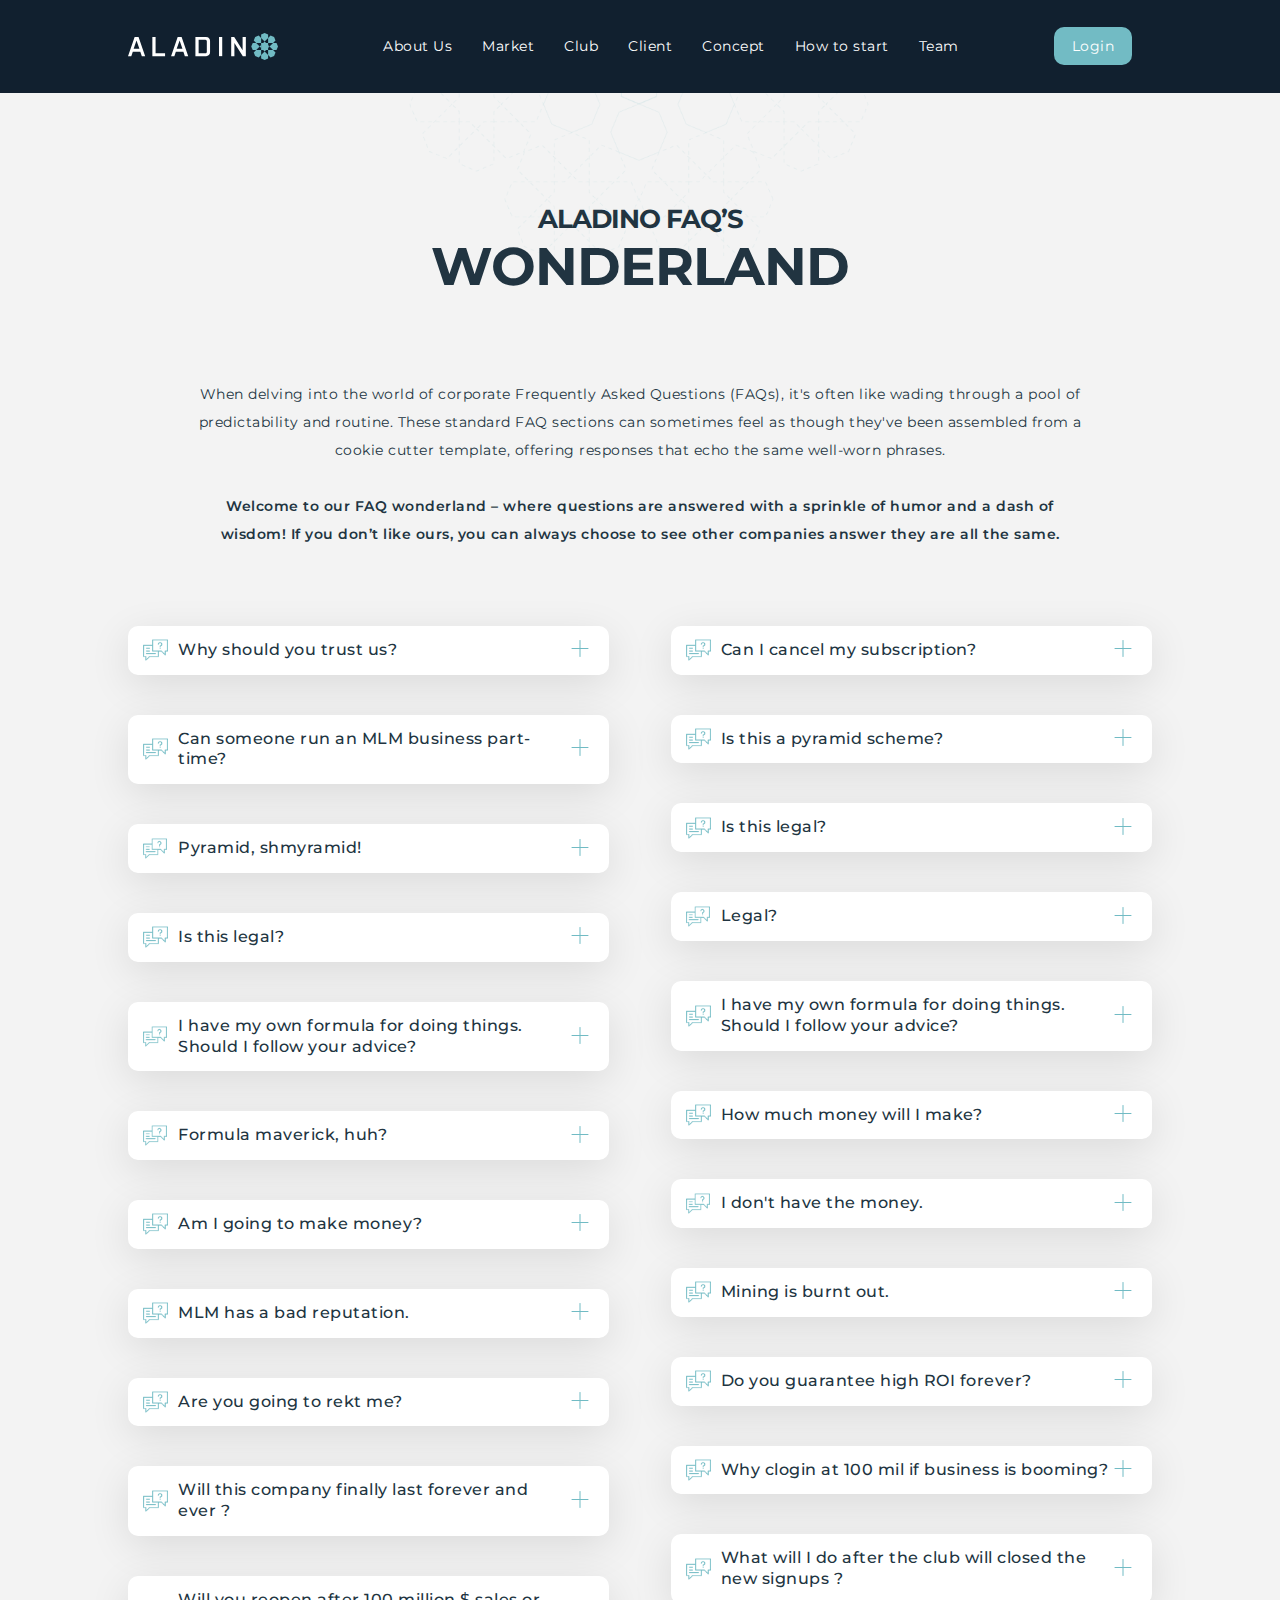
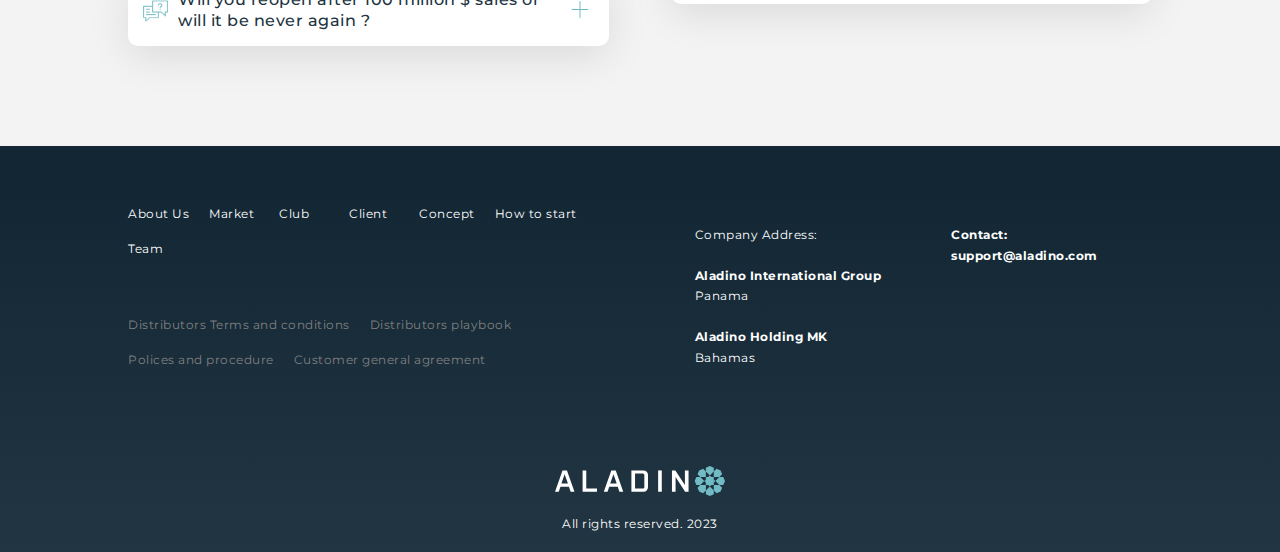
==== commit ec2cb10d: "footer update" ====
--- a/index.html
+++ b/index.html
@@ -285,28 +285,21 @@
               </div>
             </div>
           </div>
-          <div class="footer-social">
-            <a data-tooltip="Available a week before sales start" data-flow="top">
-              <img src="./assets/images/telegram-icon.png" width="50" height="50" alt="" />
-            </a>
-            <a data-tooltip="Available a week before sales start" data-flow="top">
-              <img src="./assets/images/git-icon.png" width="50" height="50" alt="" />
-            </a>
-          </div>
           <div class="footer-info">
             <address>
               Company Address:<br />
+              <br />
               <span class="bold">Aladino International Group</span> <br />
               Panama <br />
               <br />
               <span class="bold">Aladino Holding MK</span> <br />
               Bahamas <br />
               <br />
+            </address>
+            <span class="bold">
               Contact: <br />
-              <span class="bold">
-                <a href="mailto:support@aladino.io">support@aladino.com</a>
-              </span>
-            </address>
+              <a href="mailto:support@aladino.io">support@aladino.com</a>
+            </span>
           </div>
         </div>
 
--- a/assets/css/global.css
+++ b/assets/css/global.css
@@ -229,6 +229,8 @@
   text-align: center;
   align-items: center;
   line-height: 1.7;
+  flex-direction: column;
+  margin-top: 40px;
 }
 .footer-logo {
   padding-bottom: 50px;
@@ -429,7 +431,7 @@
     padding-top: 60px;
   }
   .footer-nav-wrapper {
-    flex: 2;
+    flex: 1;
   }
   .footer-social {
     padding-top: 0;
@@ -444,8 +446,11 @@
     flex: 1;
     gap: 70px;
     align-self: center;
+    align-items: flex-start;
     text-align: left;
     padding-bottom: 20px;
+    flex-direction: row;
+    margin-top: 0;
   }
   .footer-logo {
     padding-top: 18px;
